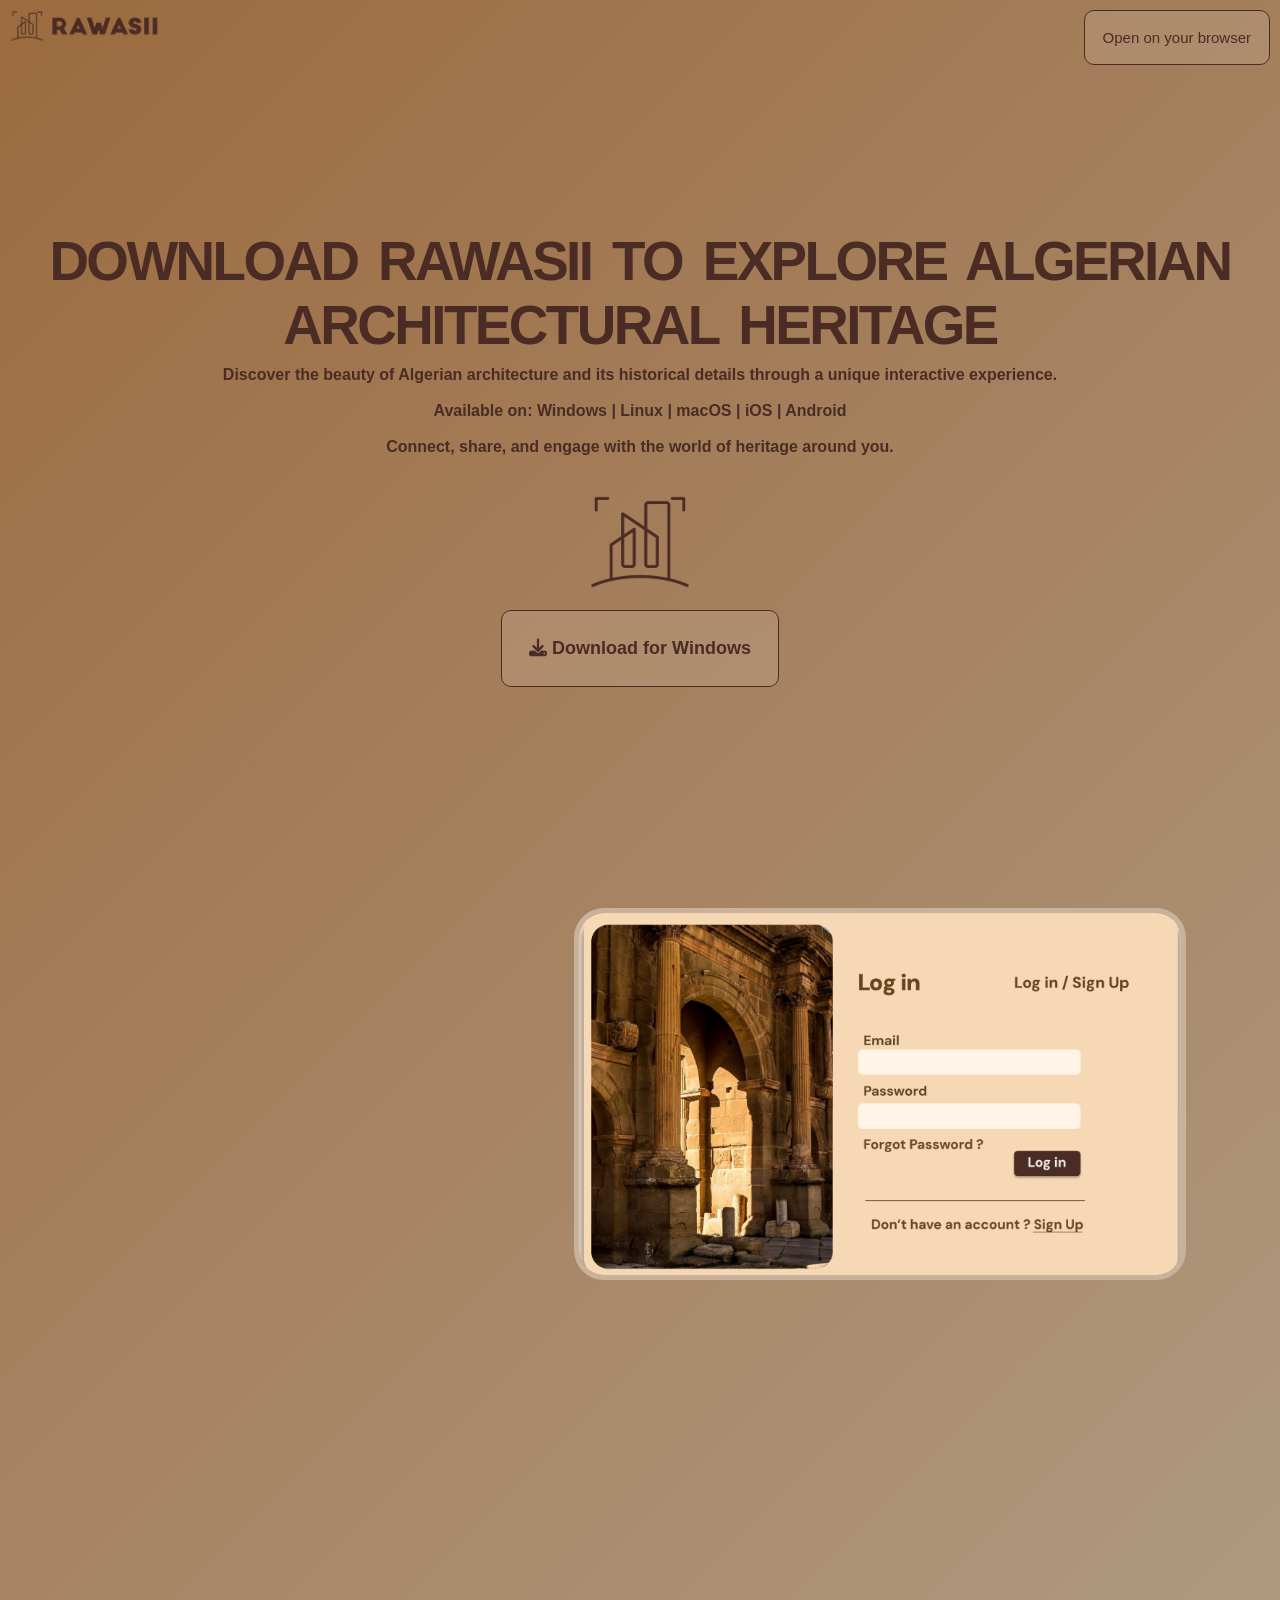
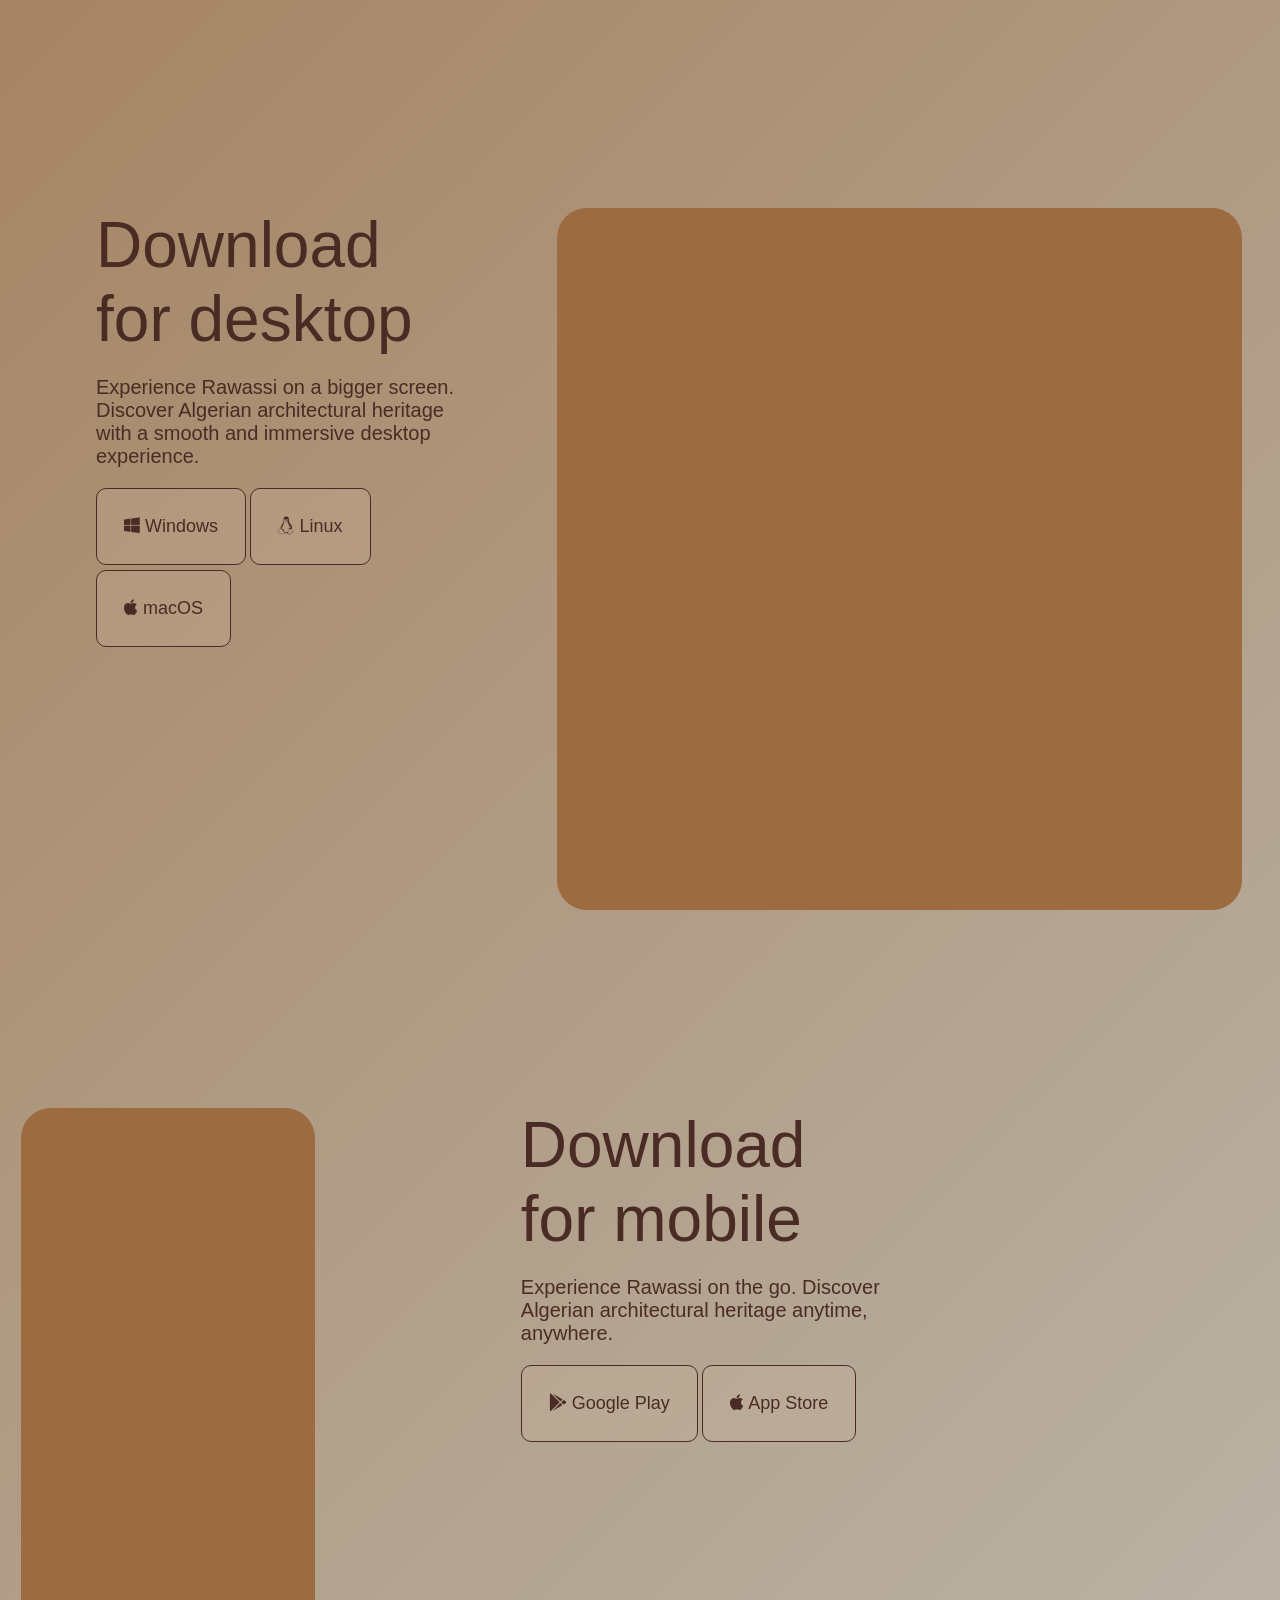
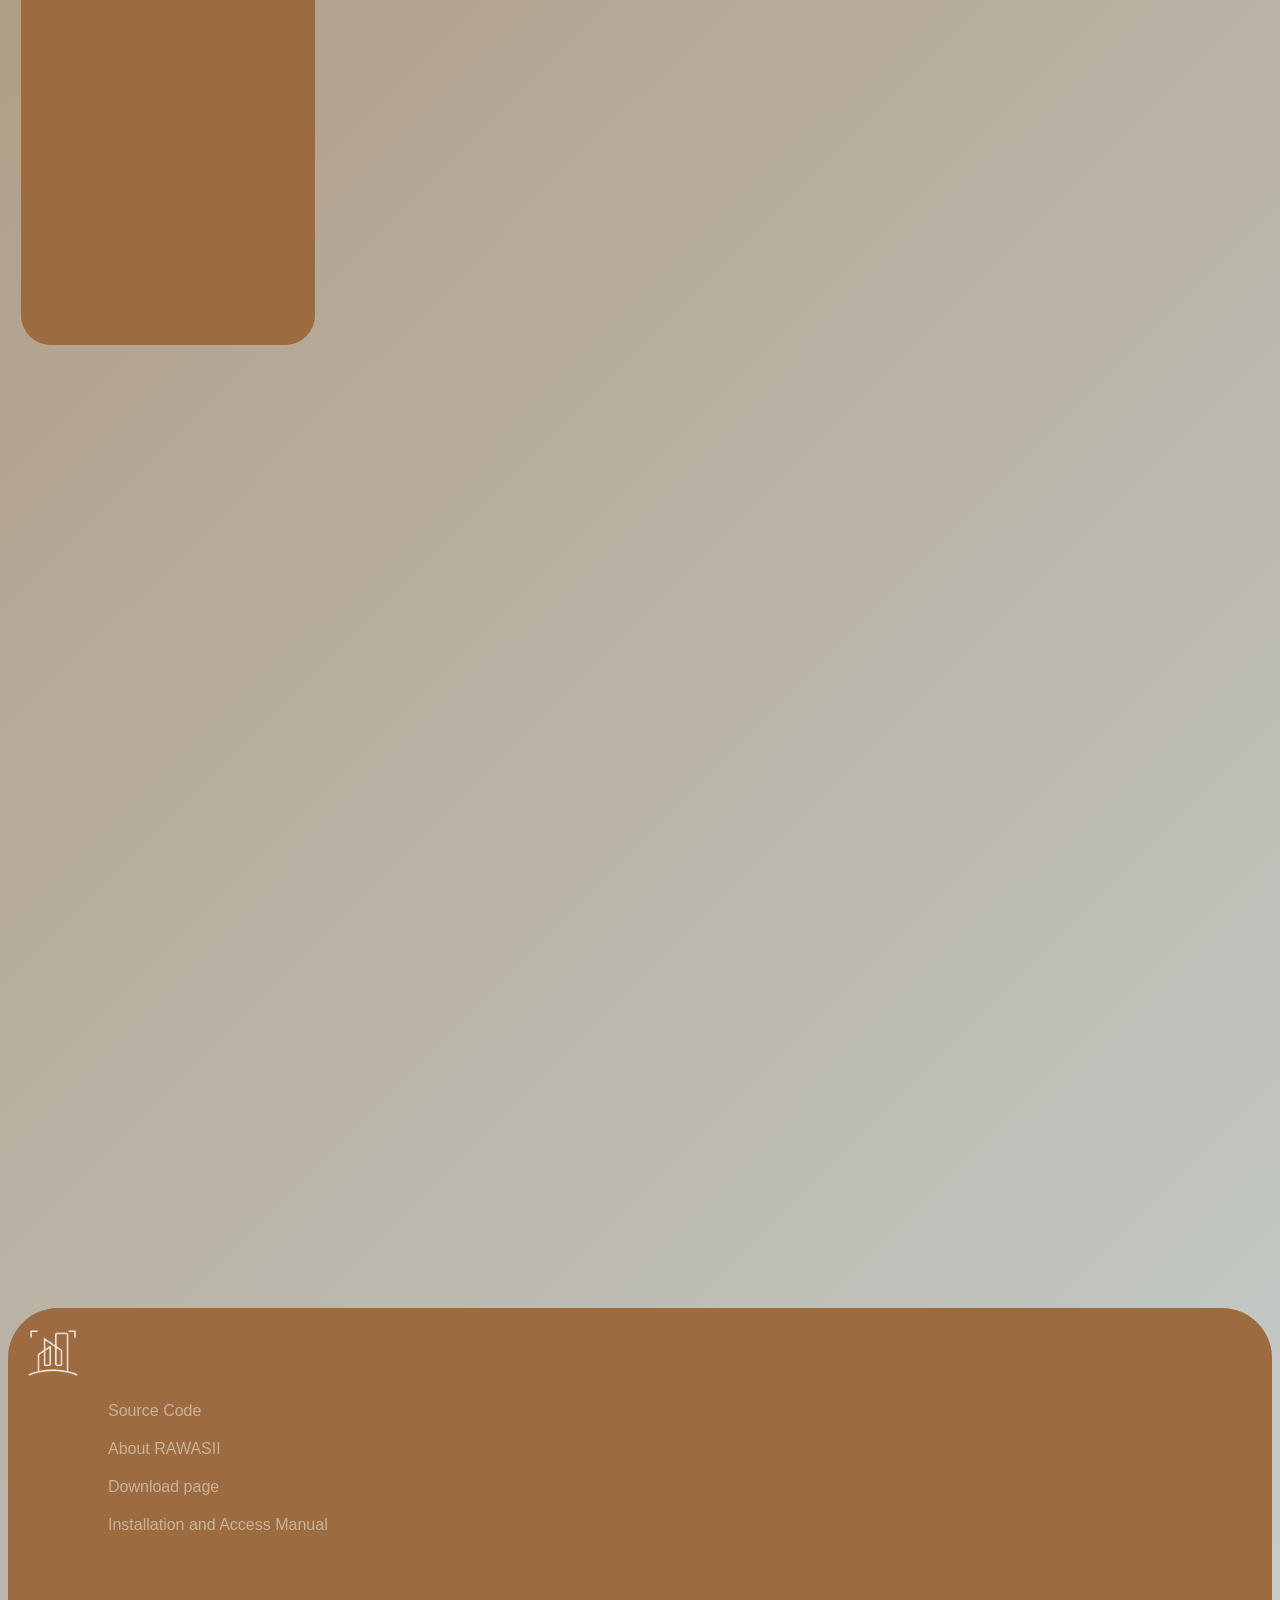
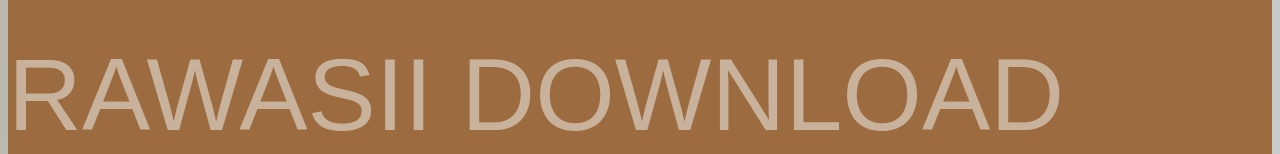
==== index.html @ e0257594 "commit10" ====
<!DOCTYPE html>
<html lang="en">
<head>
    <meta charset="UTF-8">
    <meta name="viewport" content="width=device-width, initial-scale=1.0">
    <title>RAWASII</title>
    <link rel="stylesheet" href="project.css">
    <link rel="stylesheet" href="https://cdnjs.cloudflare.com/ajax/libs/font-awesome/6.5.0/css/all.min.css">
    <link rel="stylesheet" href="https://unpkg.com/aos@2.3.1/dist/aos.css" />
   
</head>
<body>
      <div>
          <img  class="image1" src="logoDarkTransparent.png" alt="Logo">
          <a class="openOnBr" href="https://rawasiifrontend-production.up.railway.app/" target="_blank"><button>Open on your browser</button></a>
      </div>
      
      <div class="title1">
        <p class="p1">DOWNLOAD RAWASII TO EXPLORE ALGERIAN ARCHITECTURAL HERITAGE</p>
        <p class="p2">Discover the beauty of Algerian architecture and its historical details through a unique interactive experience.</p>
        <p class="p3">Available on: Windows | Linux | macOS | iOS | Android</p>
        <p class="p4">Connect, share, and engage with the world of heritage around you.</p>
        <img class="icon1" src="logo_icon_dark_transparent.png" alt="logo icon">        
        <a class="button1" href="#" download=""><button><i class="fa-solid fa-download"></i> Download for Windows</button></a>
        
    </div>
    <div class="title2">
        <div class="images1">
            <img data-aos="fade-up" src="admin_pan.png" class="img1">
            <img data-aos="fade-up" data-aos-delay="100" src="home_page.png" class="img2">
            <img data-aos="fade-up" src="profile.png" class="img3">
        </div>
        <div class="images2" data-aos="fade-left" data-aos-duration="300">
            <img src="log_in.png" class="img4">
        </div>

    </div>
    <div class="title3">
        <div class="text1">
            <p class="p5" data-aos="fade-right" data-aos-duration="500">Download</p>
            <p class="p5" data-aos="fade-left" data-aos-duration="500">for desktop</p>
            <p class="description">Experience Rawassi on a bigger screen. Discover Algerian architectural heritage with a smooth and immersive desktop experience.</p>
            <a class="button2"><button onclick="showMessage('Windows')"><i class="fa-brands fa-windows"></i> Windows</button></a>
            <a class="button2"><button onclick="showMessage('Linux')"><i class="fa-brands fa-linux"></i> Linux</button></a>
            <a class="button2"><button onclick="showMessage('macOS')"><i class="fa-brands fa-apple"></i> macOS</button></a> 
        <p id="msg"></p>
        </div>
        <div class="pic1">
            <div class="div1"></div>
            <img data-aos="fade-up" src="log_in.png" class="div11">
        </div>
    </div>
    <div class="title4">
        <div class="pic2">
            <div class="div2"></div>
            <img data-aos="fade-up" src="home_page.png" class="div22">
        </div>

        <div class="text2">
            <p class="p6" data-aos="fade-right" data-aos-duration="500">Download</p>
            <p class="p6" data-aos="fade-left" data-aos-duration="500">for mobile</p>
            <p class="description">Experience Rawassi on the go. Discover Algerian architectural heritage anytime, anywhere.</p>
            
            <a class="button2" href="app_arm64_v8a_release_1.apk" download=""><button><i class="fa-brands fa-google-play"></i> Google Play</button></a>
            <a class="button2"><button onclick="showMessage('iOS')"><i class="fa-brands fa-apple"></i> App Store</button></a>
           <p id="msg"></p>
        </div>
        
    </div>
    <div class="title5">

    </div>
    <div class="end">
             <img class="icon2" src="logo_icon_light_transparent.png" alt="logo icon">  
             <div class="content">
                <a class="githubRepo" href="code.html">Source Code</a>
                <a class="githubRepo" href="page2.html">About RAWASII</a>
                <a class="githubRepo" href="#">Download page</a>
                <a class="githubRepo" href="NoticeInstallation.pdf" target="_blank">Installation and Access Manual</a>
             </div>
             <p>RAWASII DOWNLOAD</p>
    </div>
        
    <script src="https://unpkg.com/aos@2.3.1/dist/aos.js"></script>
  <script>
    AOS.init();
  </script>

  <script src="project.js"></script>

</body>
</html>
---- project.css ----
body {
	background: linear-gradient(-45deg, #C9B29B, #C7D3D4, #9C6B3F);
	background-size: 400% 400%;
	animation: gradient 15s ease infinite;
	height: 220vh;
    font-family: Tajawal, sans-serif;
    color: #4A2C24;
    overflow-x: hidden;
    scrollbar-gutter: stable;
}

@keyframes gradient {
	0% {
		background-position: 0% 50%;
	}
	50% {
		background-position: 100% 50%;
	}
	100% {
		background-position: 0% 50%;
	}
}

body::selection{
    background-color: #9c6a3f61;
}
.image1{
    width: 150px;
    position: absolute;
    z-index: 999999;
    position:fixed;
    top: 10px;
    left: 10px;  
}
.openOnBr button{
    padding: 2vh;
    border-radius: 10px;
    background-color: #c9b29b45;
    cursor: pointer;
    border: 1px solid #4A2C24;
    transition: 0.3s;
    font-size: 15px;
     z-index: 999999;
    position:fixed;
    top: 10px;
    right: 10px;
    color: #4A2C24;
}

.codeDiv{
    display: flex;
    justify-content: center;
    gap: 20px;
    margin-top: 20vh;
}
.codeLink button{
     padding: 2vh;
    border-radius: 10px;
    background-color: #c9b29b45;
    cursor: pointer;
    border: 1px solid #4A2C24;
    transition: 0.3s;
    font-size: 5vw;
    color: #4A2C24;
}
.title1{
    color: #4A2C24;
    justify-content: center;
    align-items: center;
    display: flex;
    flex-wrap: wrap;
    flex-direction: column;
    font-weight: 700;
    min-height: 100vh;
}
.p1{
    font-size: 4.28vw;
    text-align: center;
    margin-top: 0%;
    margin-bottom: 0%;
    letter-spacing: -0.2vw;
    word-spacing: 8px; 
}
.aboutp1{
    font-size: 5vw;
    text-align: center;
    margin-top: 0%;
    margin-bottom: 0%;
    letter-spacing: -0.2vw;
    word-spacing: 8px;
}
.p2 , .p3 , .p4 {
    margin: 1vh;
    text-align: center;
}
.title1 a button{
    color: #4A2C24;
    font-weight: 700;
}
.title1 a{
    margin-top: 2vh;
}
.button1 button{
    padding: 3vh;
    border-radius: 10px;
    background-color: #c9b29b45;
    cursor: pointer;
    border: 1px solid #4A2C24;
    transition: 0.3s;
    font-size: 18px;
}
.button1 button:hover{
    transform: translateY(-7px);
}
.icon1{
    width: 100px;
    margin-top: 3vh;
}
.title2,.title3,.title4,.title5,.title6,.codeDiv{
     min-height: 100vh;
}
.title3,.title4{
    margin-left: 1vw;
}
.p5,.p6{
    font-size: 67px;
    font-size: 5vw;
    margin: 0%;
}
.button2 button{
    padding: 3vh;
    border-radius: 10px;
    background-color: #c9b29b45;
    cursor: pointer;
    border: 1px solid #4A2C24;
    transition: 0.3s;
    color: #4A2C24;
    font-weight: 10vw;
    font-size: 18px;
    margin-bottom: 0.5vh;
}
.button2 button:hover{
    transform: translateY(-7px);
}
.title2{
    display: flex;
    justify-content:space-between ;
    flex-wrap: wrap;
    justify-content: center;
    gap: 4.5vw;
}
.title2 div .img4{
    width: 47vw;
    border-radius: 30px;
    border: 5px solid #C9B29B;
    flex-shrink: 0;
}
.title2 div .img2,.title2 div .img3,.title2 div .img1{
    width: 13.5vw;
    border-radius: 30px;
    border: 5px solid #C9B29B;
}
.images1{
     position: relative;
     width: 33vw;
     justify-content:center ;
}
.images1 img{
   position: absolute;
}
.img1{
   margin-top: 0px;
   margin-left: 0px;
}
.img2{
  margin-top: 2vw;
  margin-left: 10vw;
  z-index: 2;
}
.img3{
     margin-left: 20vw;
}
.images2{
    flex-shrink: 0;
}
.title3{
   display: flex;
   justify-content:space-between ;
    flex-wrap: wrap;
    justify-content: center;
    flex-direction: row;
    gap: 6vw;
}
.title4{
    display: flex;
    flex-wrap: wrap;
    flex-direction: row;
}
.pic1{
    position: relative;
    width: 50vw;   
     flex-shrink: 0;
}
.text1{
    width: 30vw;
}
.div1{
    position: absolute;  
    width: 53.5vw;
    border-radius: 30px; 
    height: 78vh;
    background-color: #9C6B3F;  
}
.div11{
    position: absolute;
    z-index: 2; 
    width: 46vw;
    top: 14vh;
    left: 6vw;
    border-radius: 30px;
}
.pic2{
    position: relative;
    width: 500px;
}
.text2{
    width: 30vw;
}
.div2{
    position: absolute;
    width:23vw ;
    border-radius: 30px;
    height: 93vh;
    background-color: #9C6B3F;  
}
.div22{
    position: absolute;
    z-index: 2;
    width: 17vw;
    top:10vh;
    left: 4.5vw;
    border-radius: 30px;
}
.description{
    font-size: 20px;
    font-weight: 525;
}
.end{   
    border-radius: 50px  50px 0 0;  
    background-color: #9C6B3F;
    bottom: 0;
}
.icon2{
     width: 50px;
     margin: 20px;
}
.end p{
    font-size: 8vw;
    justify-self: center;
    color: #C9B29B;
}
.githubRepo{
    color: #C9B29B;
    text-decoration: none;
}
.about{
    width: 100%;
    justify-self: center;
}
.aboutRawasii{
    padding: 0 50px ;
    background-color: #9c6a3f46;
    border-radius: 30px;
    width: 70%;
    cursor: pointer;
    text-align: center;
}
.aboutRawasii:hover{
    background-color: #9c6a3f61;
}
.content{
    display: flex;
    flex-wrap: wrap;
    flex-direction: column;
    gap: 20px;
    text-align: left;
    margin-left: 100px;  
}
@media (max-width: 1000px) {
   .text2{
    width: 100vw;
} 
.div2{
    width:50vw ;
    height: 85vh;
}
.div22{
    width: 30vw;
    top: 9vh;
    left: 17vw;
}
.title4{
         min-height: 250vh;
   }
   body{
    height: 290vh;
   }
   .title6{
        min-height: 300vh;
    }
}
@media (max-width: 800px){
    .title2 div .img4{
       width: 80vw;
    }
    .images1{
         padding-right: 32vw;
    }
    .title2 div .img2,.title2 div .img3,.title2 div .img1{
       width: 30vw;
    }
    .img1{
       margin-top: 0px;
       margin-left: 0px;
   }
    .img2{
       margin-top: 6vw;
       margin-left: 20vw;
   }
    .img3{
       margin-left: 40vw;
   }
   .title2{
        min-height: 240vh;
   }
   body{
    height: 350vh;
   }
}
@media (max-width: 768px) {
    .images1{
      font: 100;
    }
    .p1{
        font-size: 7vw;
    }
    .aboutp1{
        font-size: 7vw;
        margin-top: 10%;
    }
    .p5,.p6{
    font-size: 10vw;
    margin: 0%;
    }
    .p2 , .p3 , .p4 {
        font-weight: 90;
    }
    .about{
        font-weight: 70;
    }
    .text1{
        height:0vw;
    } 
    .title5{
        min-height: 20vh;
    }
    .title6{
        min-height: 200vh;
    }
   .title4{
        min-height: 230vh;
    }
    .title3{
        min-height: 210vh;
    }
   .title2{
        min-height: 230vh;
   }
    .title2 div .img4{
       width: 80vw;
    }
    .images1{
         padding-right: 32vw;
    }
    .title2 div .img2,.title2 div .img3,.title2 div .img1{
       width: 30vw;
       border-radius: 30px;
    }
    .img1{
       margin-top: 0px;
       margin-left: 0px;
   }
    .img2{
       margin-top: 6vw;
       margin-left: 20vw;
   }
    .img3{
       margin-left: 40vw;
   }
   .text1,.text2{
    width: 100vw;
   }
   .title3,.title4{
      margin-left: 0;
   }
   .description{
    font-size: 18px;
   }
   .pic2{
    justify-content: center;
     width:100vw; 
   }
}
@media (max-width: 550px) {
    .div1{
    width: 90vw;
    margin: 0;
    height: 33vh;
    }
   .div11{
    width: 73vw;
    top: 8vh;
    left: 13vw; 
   }
   .pic1{
     justify-content: center;
     width:100vw;  
   }
   .title3{
        min-height: 100vh;
   }
   .title4{
         min-height: 170vh;
   }
   .div2{
    width:65vw ;
    height: 60vh;
   }
   .div22{
    width: 44vw;
    top: 9vh;
    left: 17vw;
   }
   .title4{
         min-height: 200vh;
   }
   body{
    height: 290vh;
   }
}
@media (max-width: 450px){
     .title2{
        min-height: 120vh;
   }
}
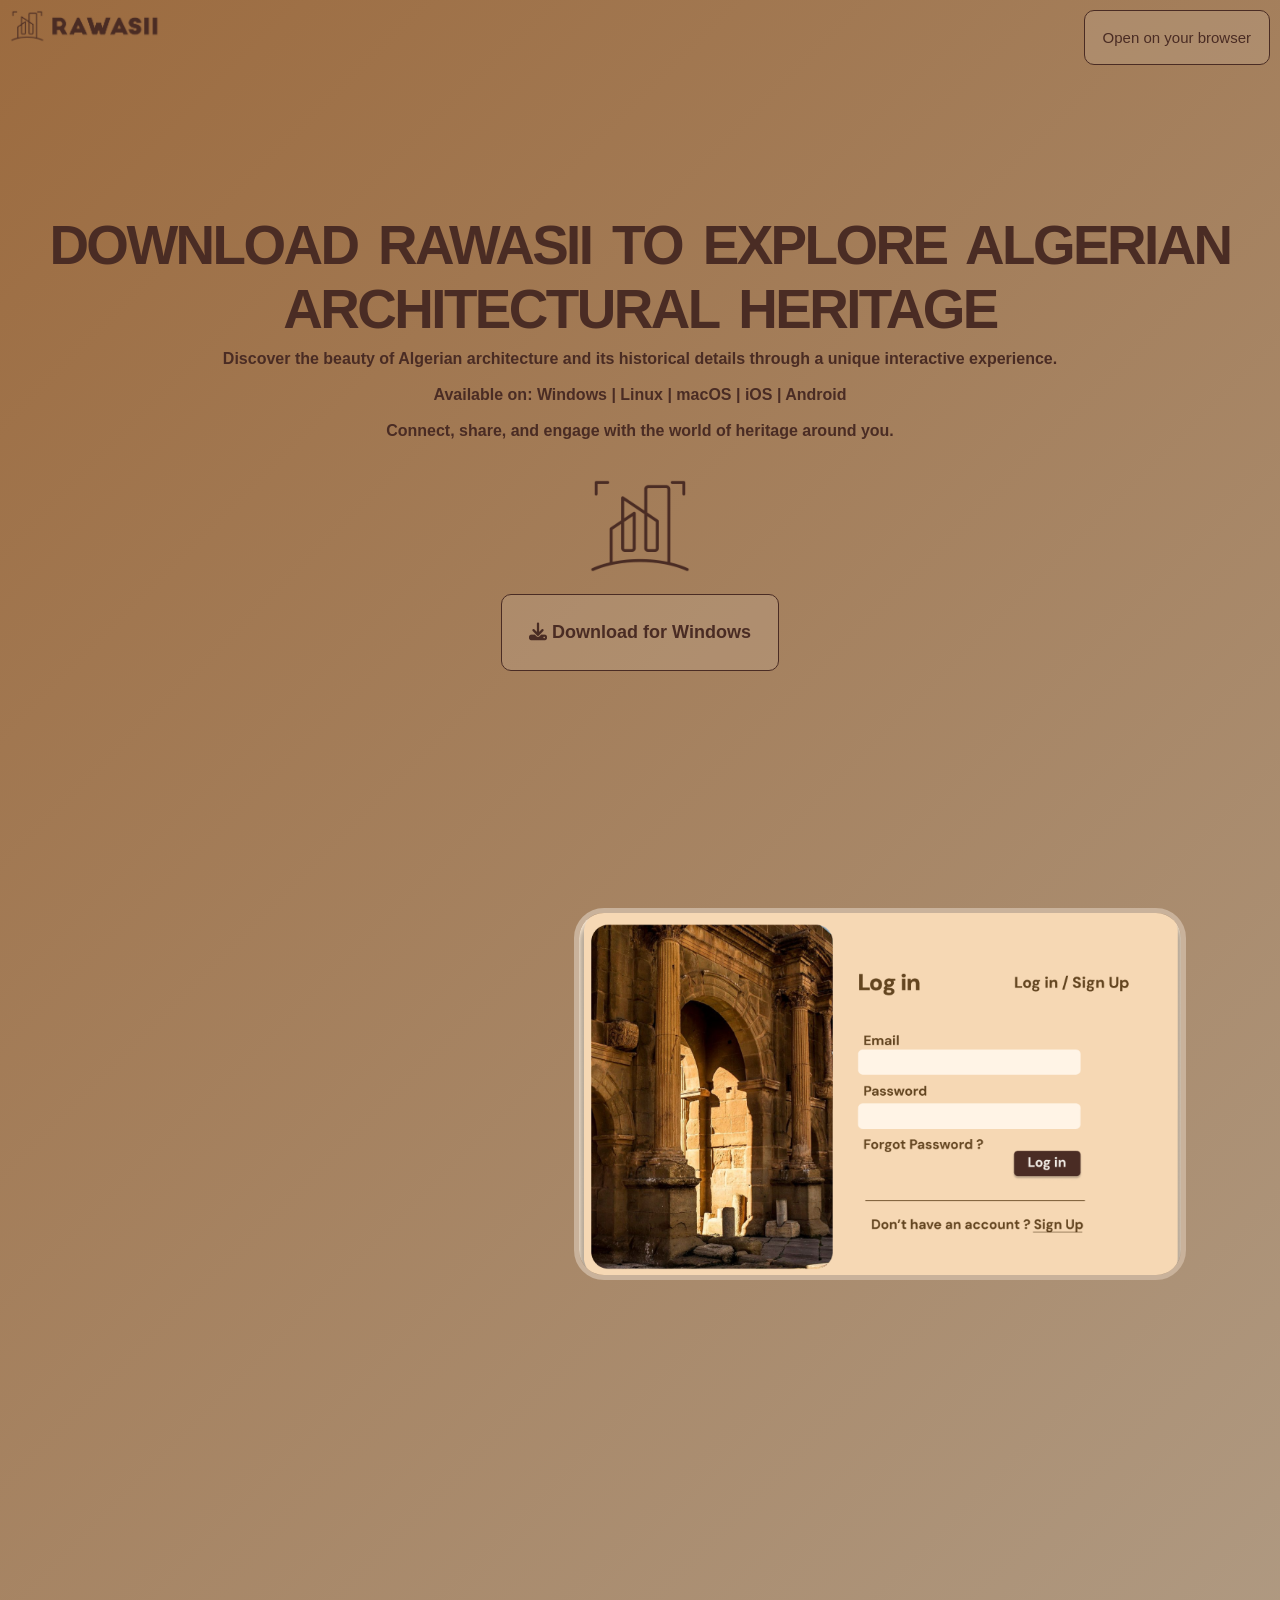
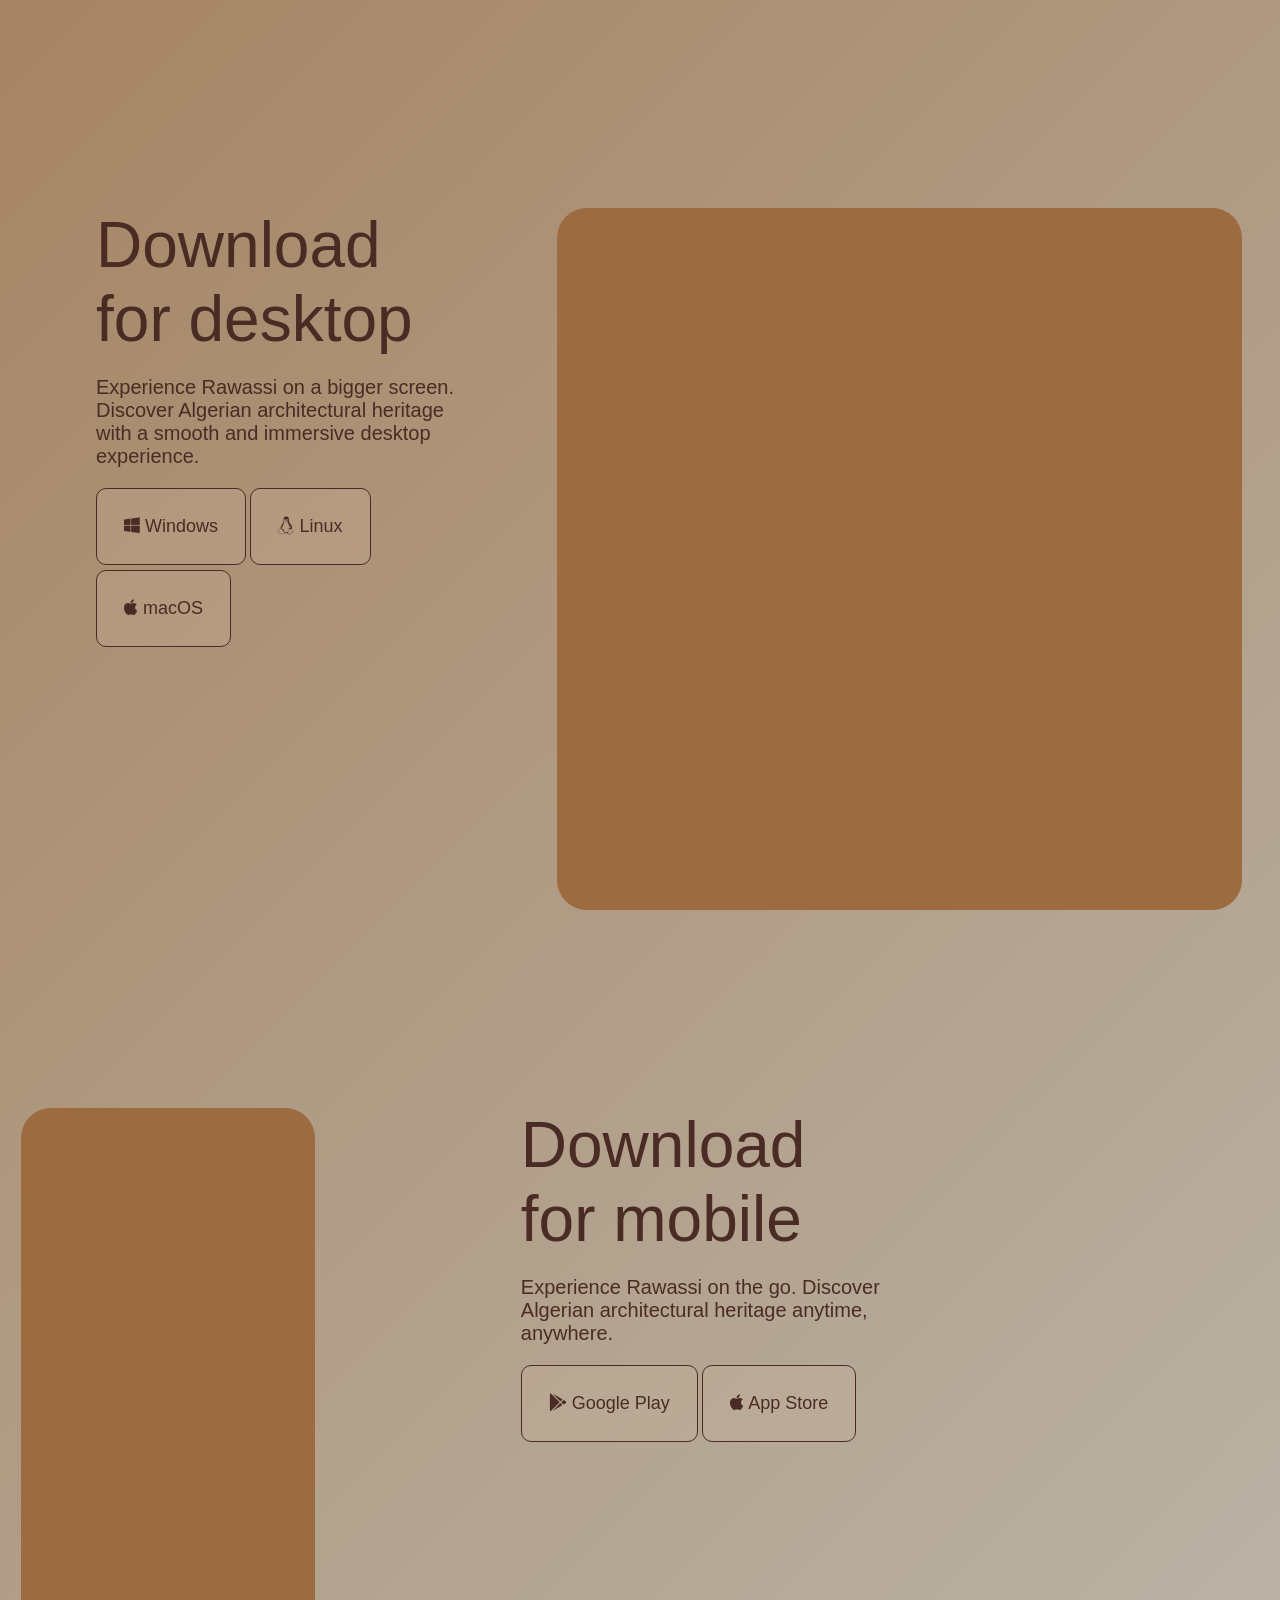
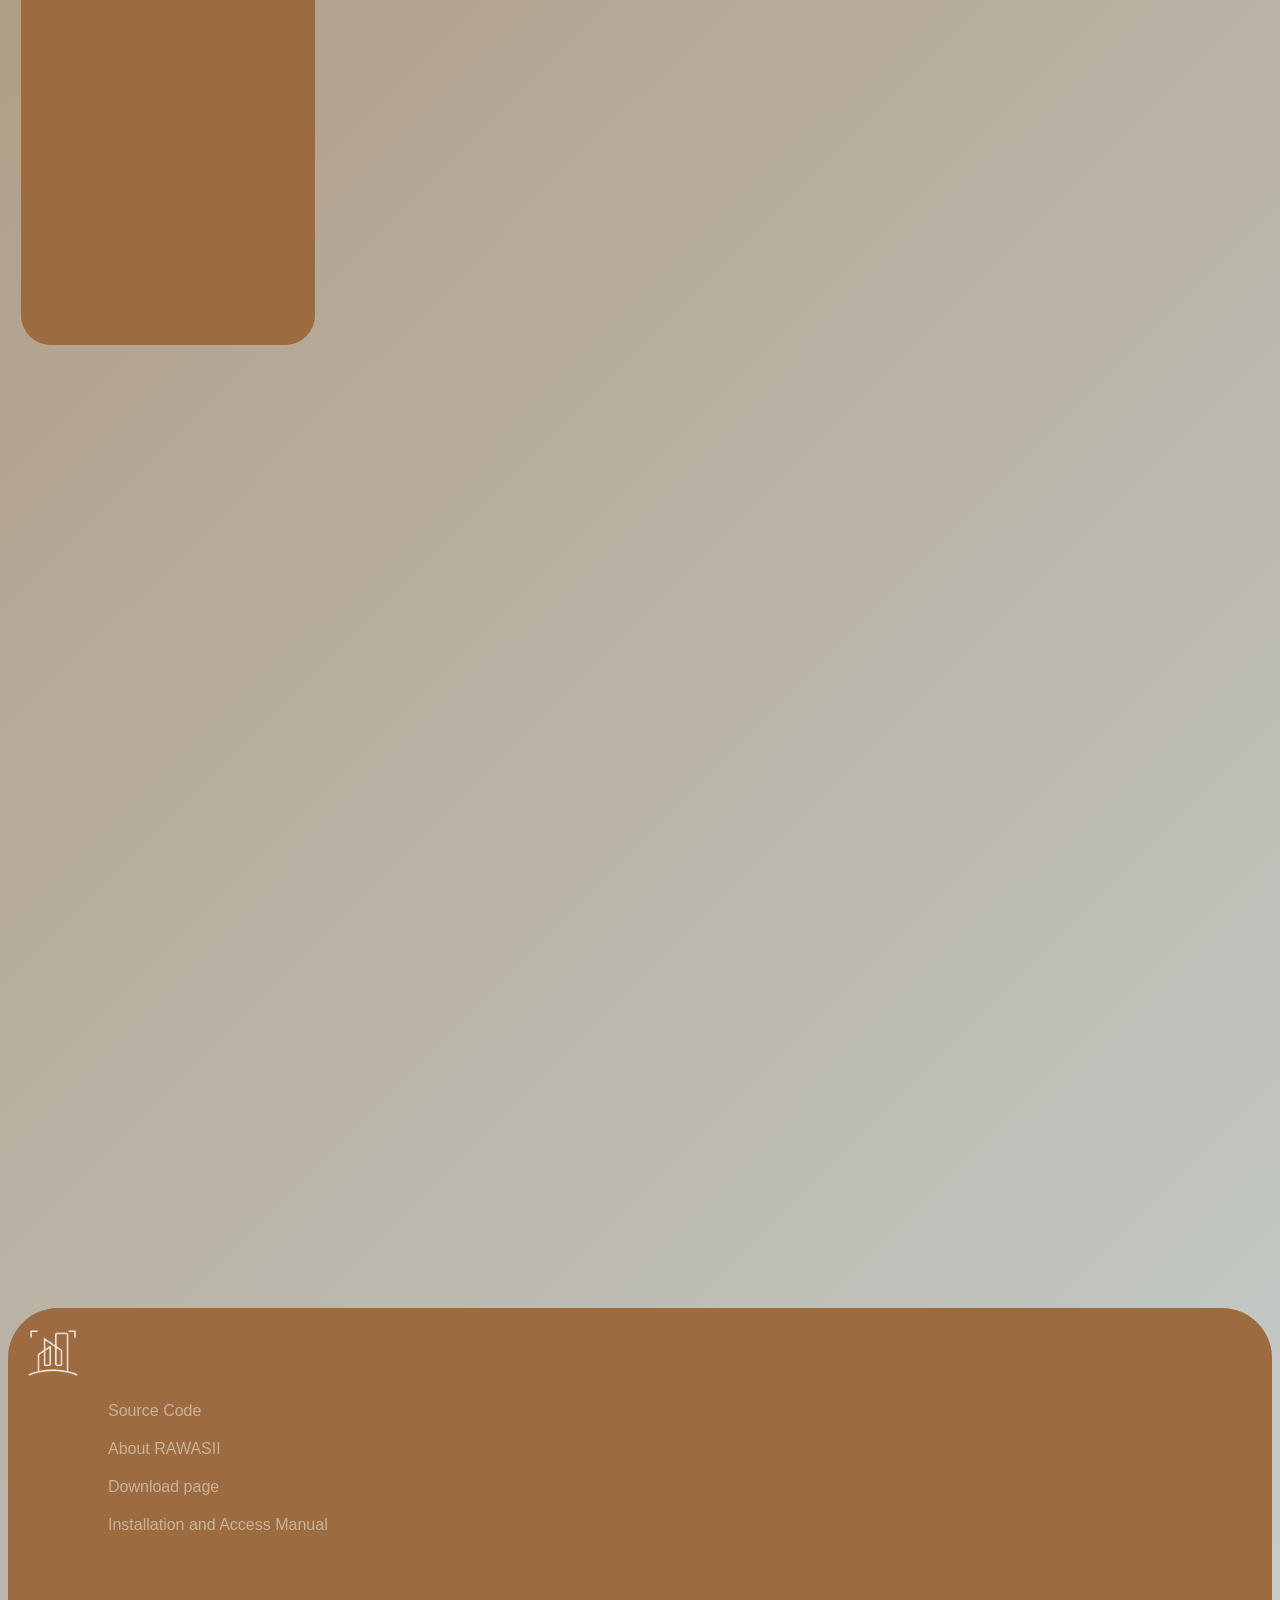
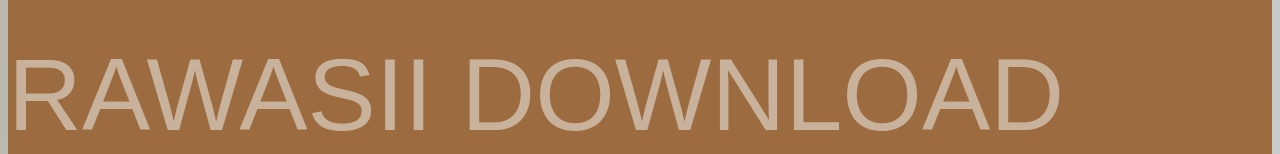
==== commit b60cc426: "commit13" ====
--- a/index.html
+++ b/index.html
@@ -21,8 +21,8 @@
         <p class="p3">Available on: Windows | Linux | macOS | iOS | Android</p>
         <p class="p4">Connect, share, and engage with the world of heritage around you.</p>
         <img class="icon1" src="logo_icon_dark_transparent.png" alt="logo icon">        
-        <a class="button1" href="#" download=""><button><i class="fa-solid fa-download"></i> Download for Windows</button></a>
-        
+        <a class="button1"><button onclick="showMessage1('Windows')"><i class="fa-solid fa-download"></i> Download for Windows</button></a>
+        <p id="msg1"></p>
     </div>
     <div class="title2">
         <div class="images1">
@@ -62,8 +62,8 @@
             <p class="description">Experience Rawassi on the go. Discover Algerian architectural heritage anytime, anywhere.</p>
             
             <a class="button2" href="app_arm64_v8a_release_1.apk" download=""><button><i class="fa-brands fa-google-play"></i> Google Play</button></a>
-            <a class="button2"><button onclick="showMessage('iOS')"><i class="fa-brands fa-apple"></i> App Store</button></a>
-           <p id="msg"></p>
+            <a class="button2"><button onclick="showMessage2('iOS')"><i class="fa-brands fa-apple"></i> App Store</button></a>
+           <p id="msg2"></p>
         </div>
         
     </div>
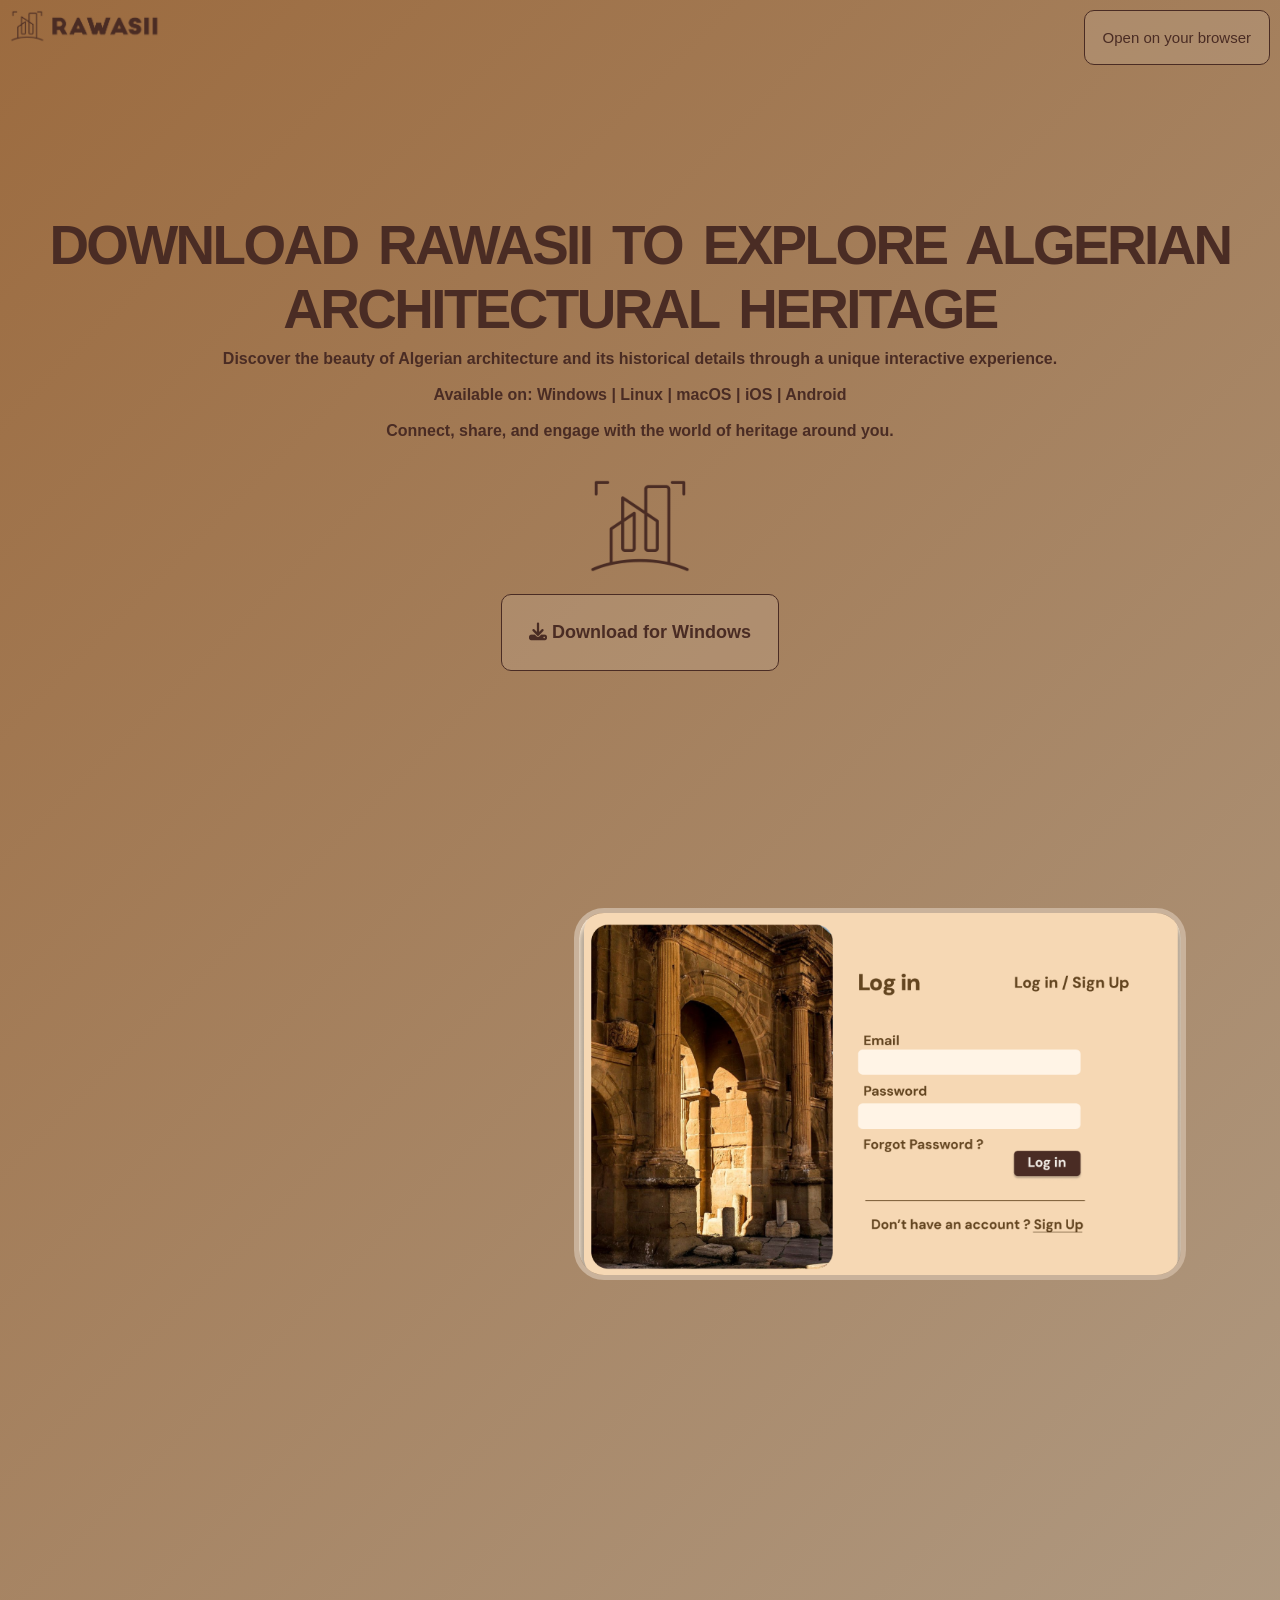
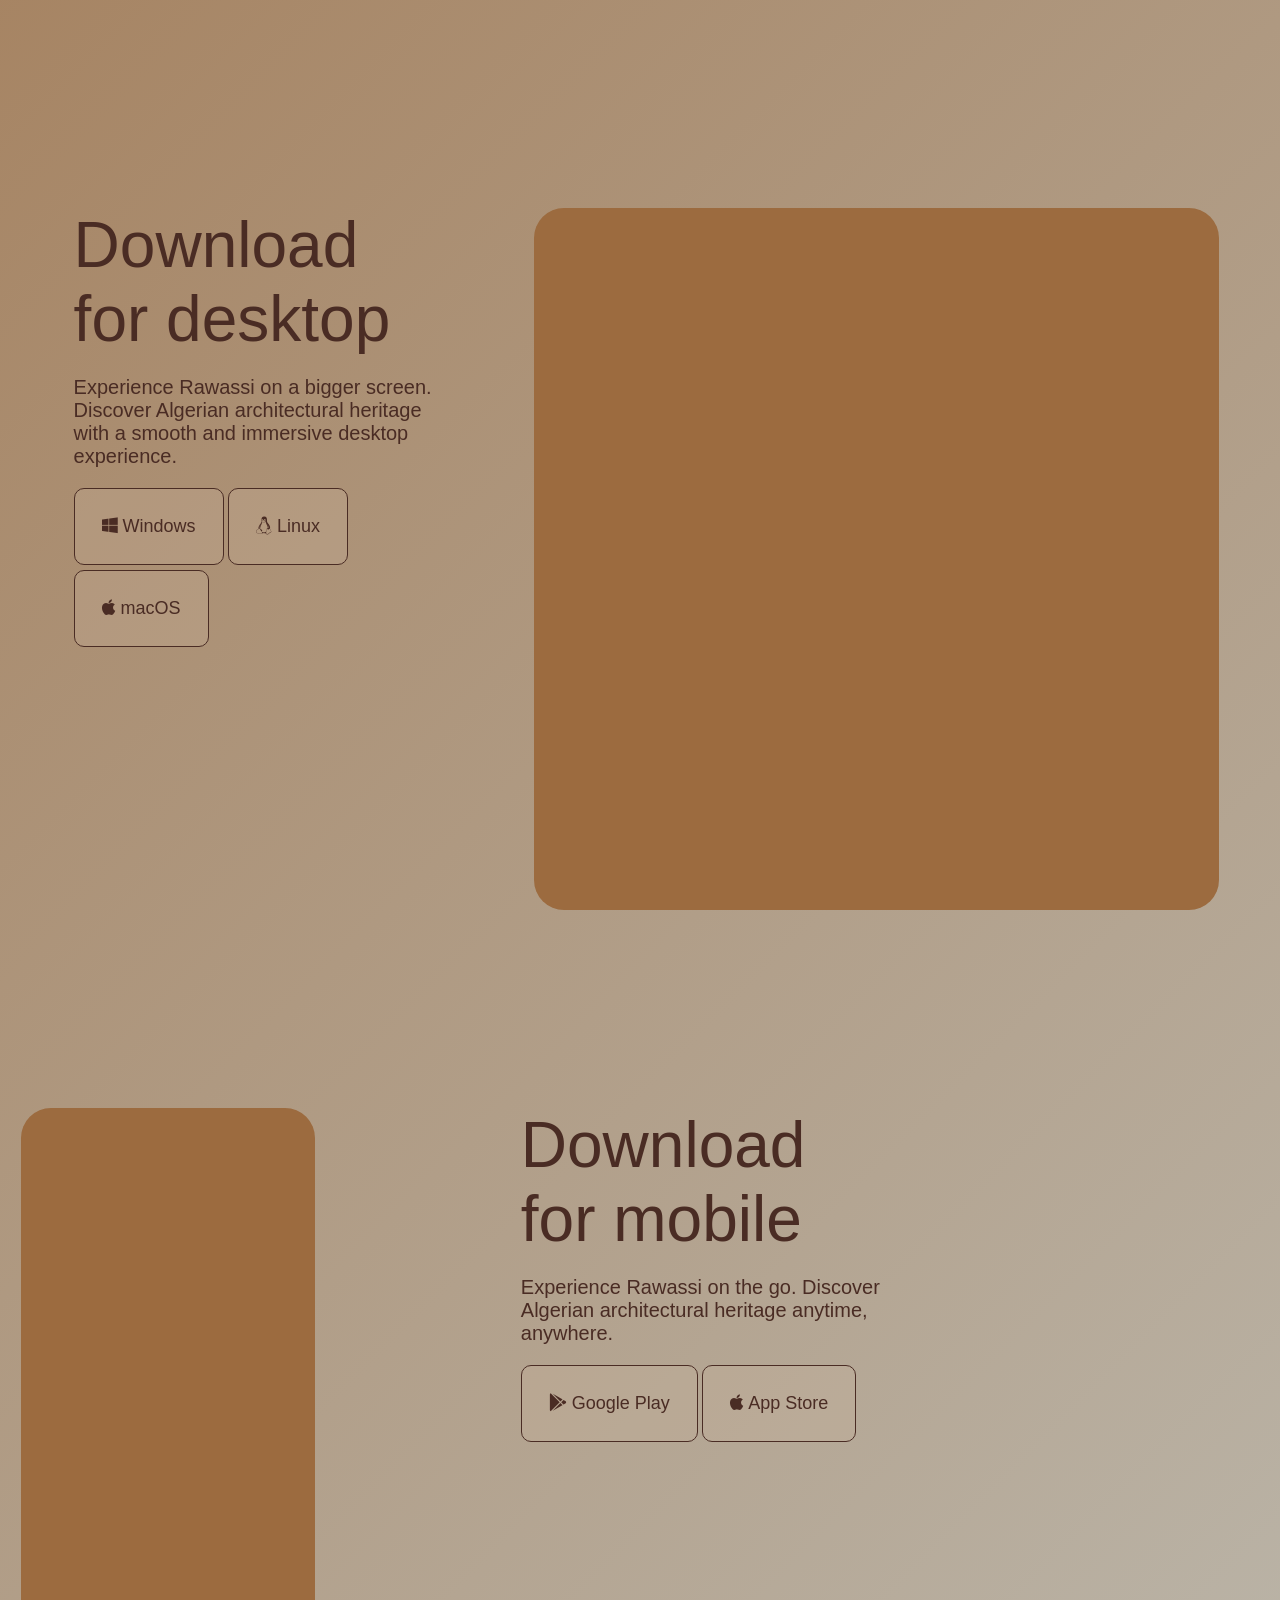
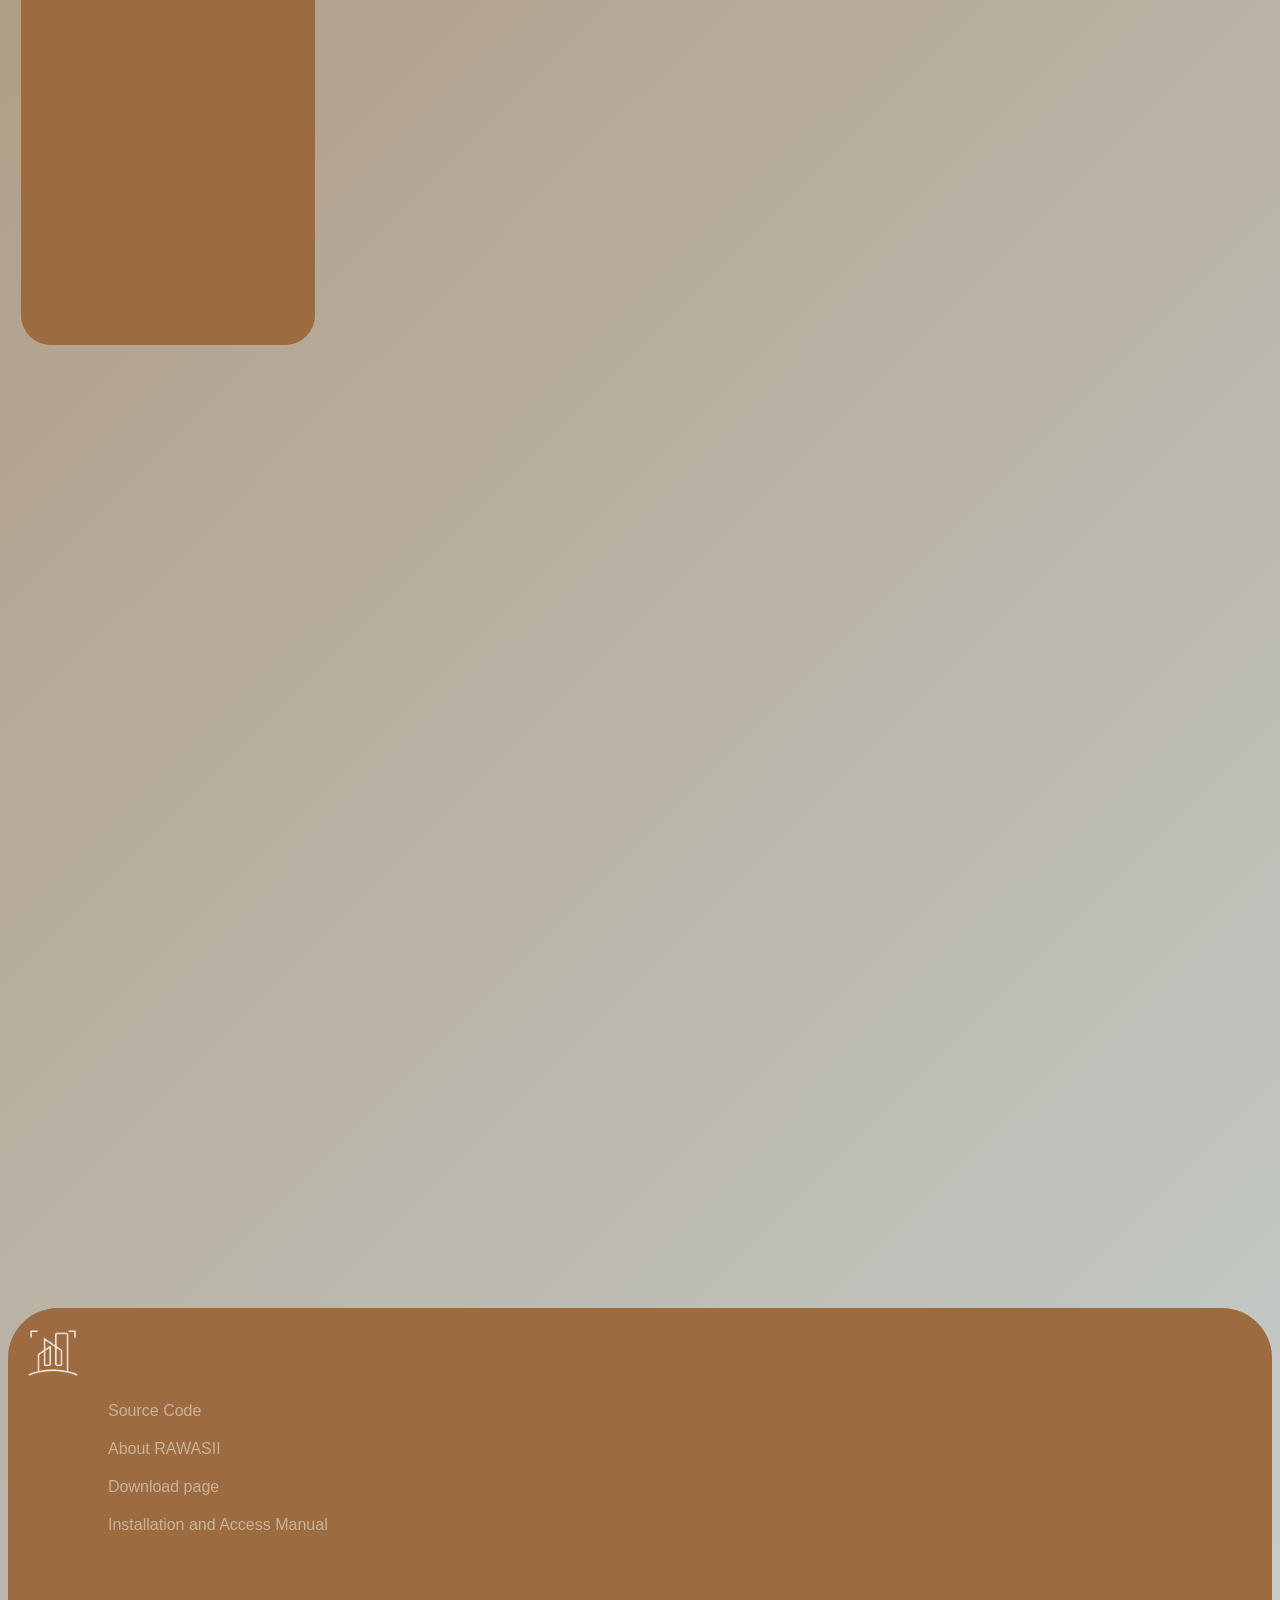
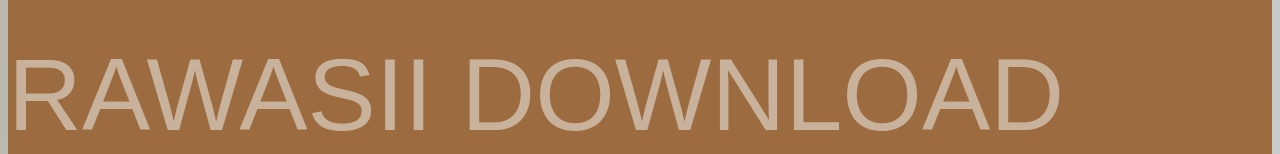
==== commit 74fc63b6: "commit26" ====
--- a/index.html
+++ b/index.html
@@ -7,6 +7,7 @@
     <link rel="stylesheet" href="project.css">
     <link rel="stylesheet" href="https://cdnjs.cloudflare.com/ajax/libs/font-awesome/6.5.0/css/all.min.css">
     <link rel="stylesheet" href="https://unpkg.com/aos@2.3.1/dist/aos.css" />
+    <meta name="viewport" content="width=device-width, initial-scale=1.0">
    
 </head>
 <body>
--- a/project.css
+++ b/project.css
@@ -20,6 +20,8 @@
 		background-position: 0% 50%;
 	}
 }
+
+
 
 body::selection{
     background-color: #9c6a3f61;
@@ -198,7 +200,7 @@
 }
 .pic1{
     position: relative;
-    width: 50vw;   
+    width: 53.5vw;   
      flex-shrink: 0;
 }
 .text1{
@@ -218,6 +220,9 @@
     top: 14vh;
     left: 6vw;
     border-radius: 30px;
+}
+.div1,.div11{
+    max-width: 100%;
 }
 .pic2{
     position: relative;
@@ -288,7 +293,7 @@
 }
 @media (max-width: 1000px) {
    .text2{
-    width: 100vw;
+    width: 100%;
 } 
 .div2{
     width:50vw ;
@@ -398,7 +403,7 @@
        margin-left: 40vw;
    }
    .text1,.text2{
-    width: 100vw;
+    width: 100%;
    }
    .title3,.title4{
       margin-left: 0;
@@ -408,7 +413,7 @@
    }
    .pic2{
     justify-content: center;
-     width:100vw; 
+     width:100%; 
    }
 }
 @media (max-width: 550px) {
@@ -424,7 +429,7 @@
    }
    .pic1{
      justify-content: center;
-     width:100vw;  
+     width:100%;  
    }
    .title3{
         min-height: 100vh;
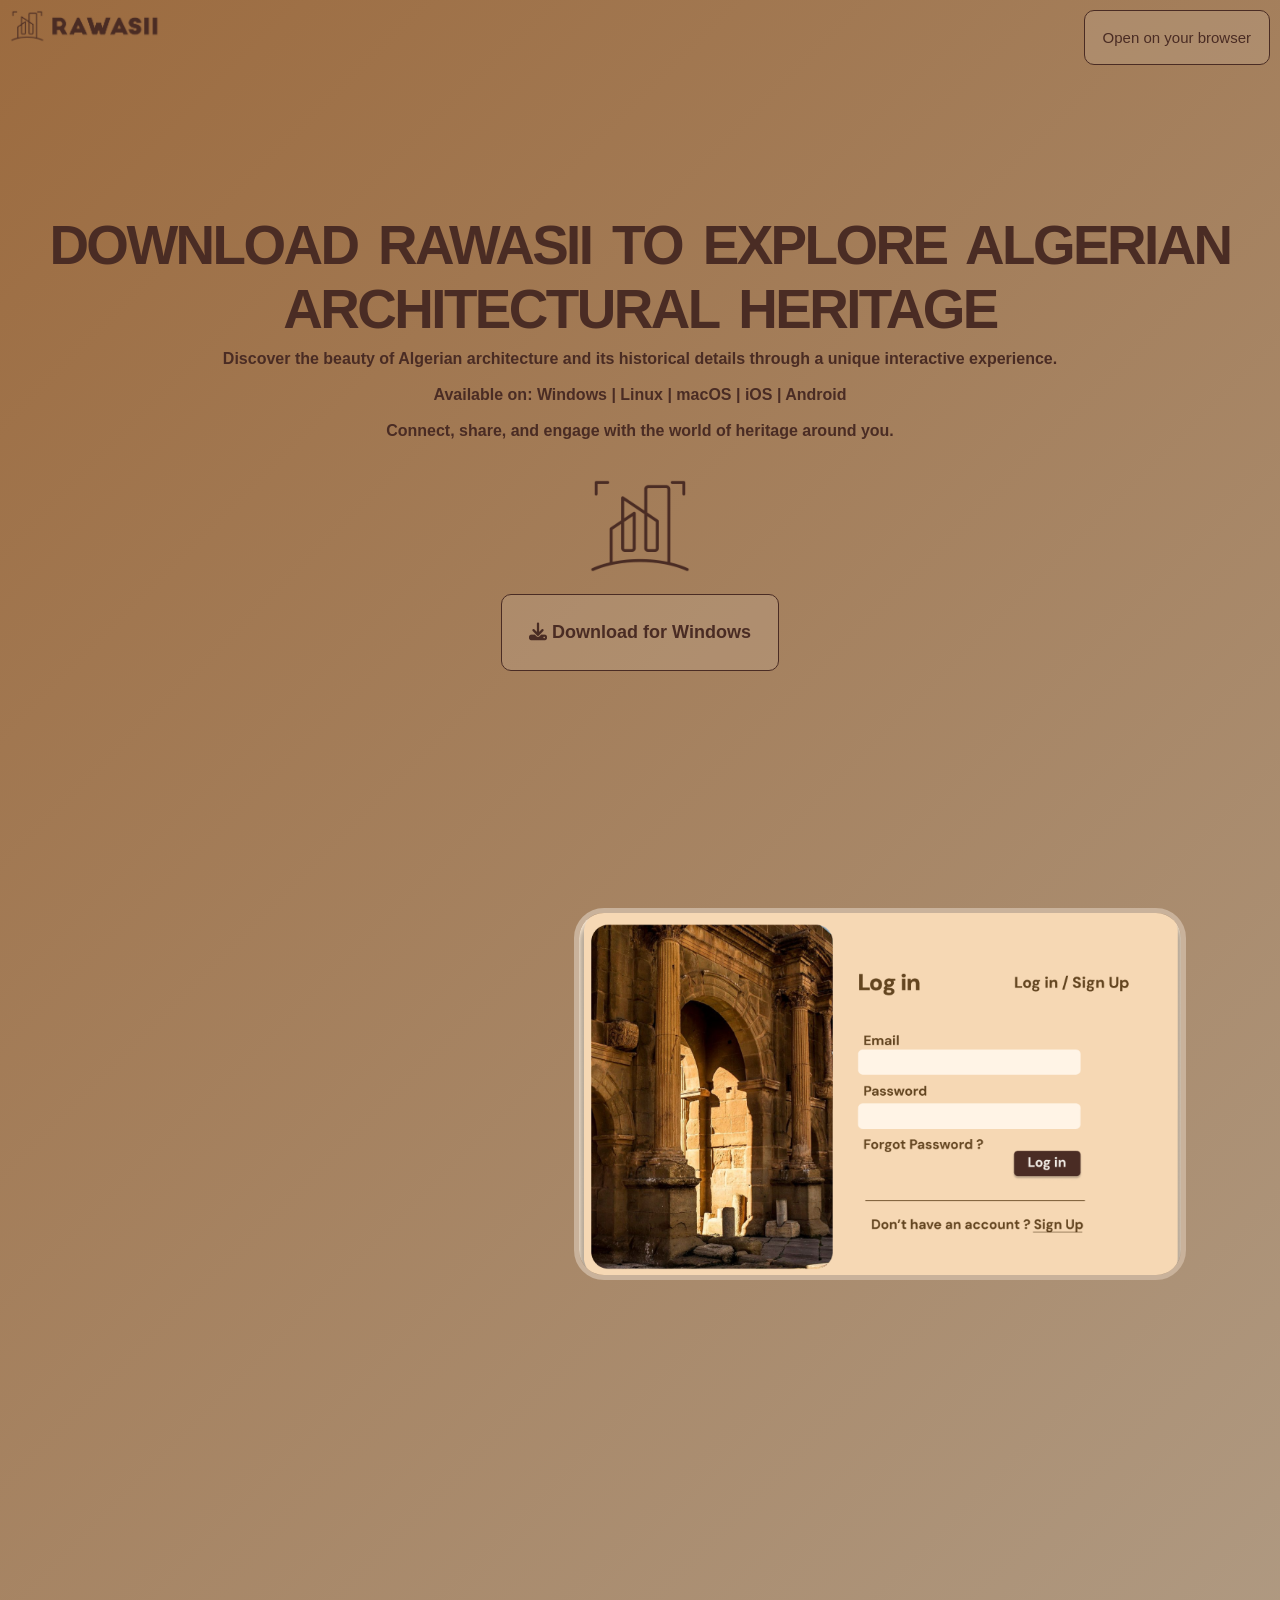
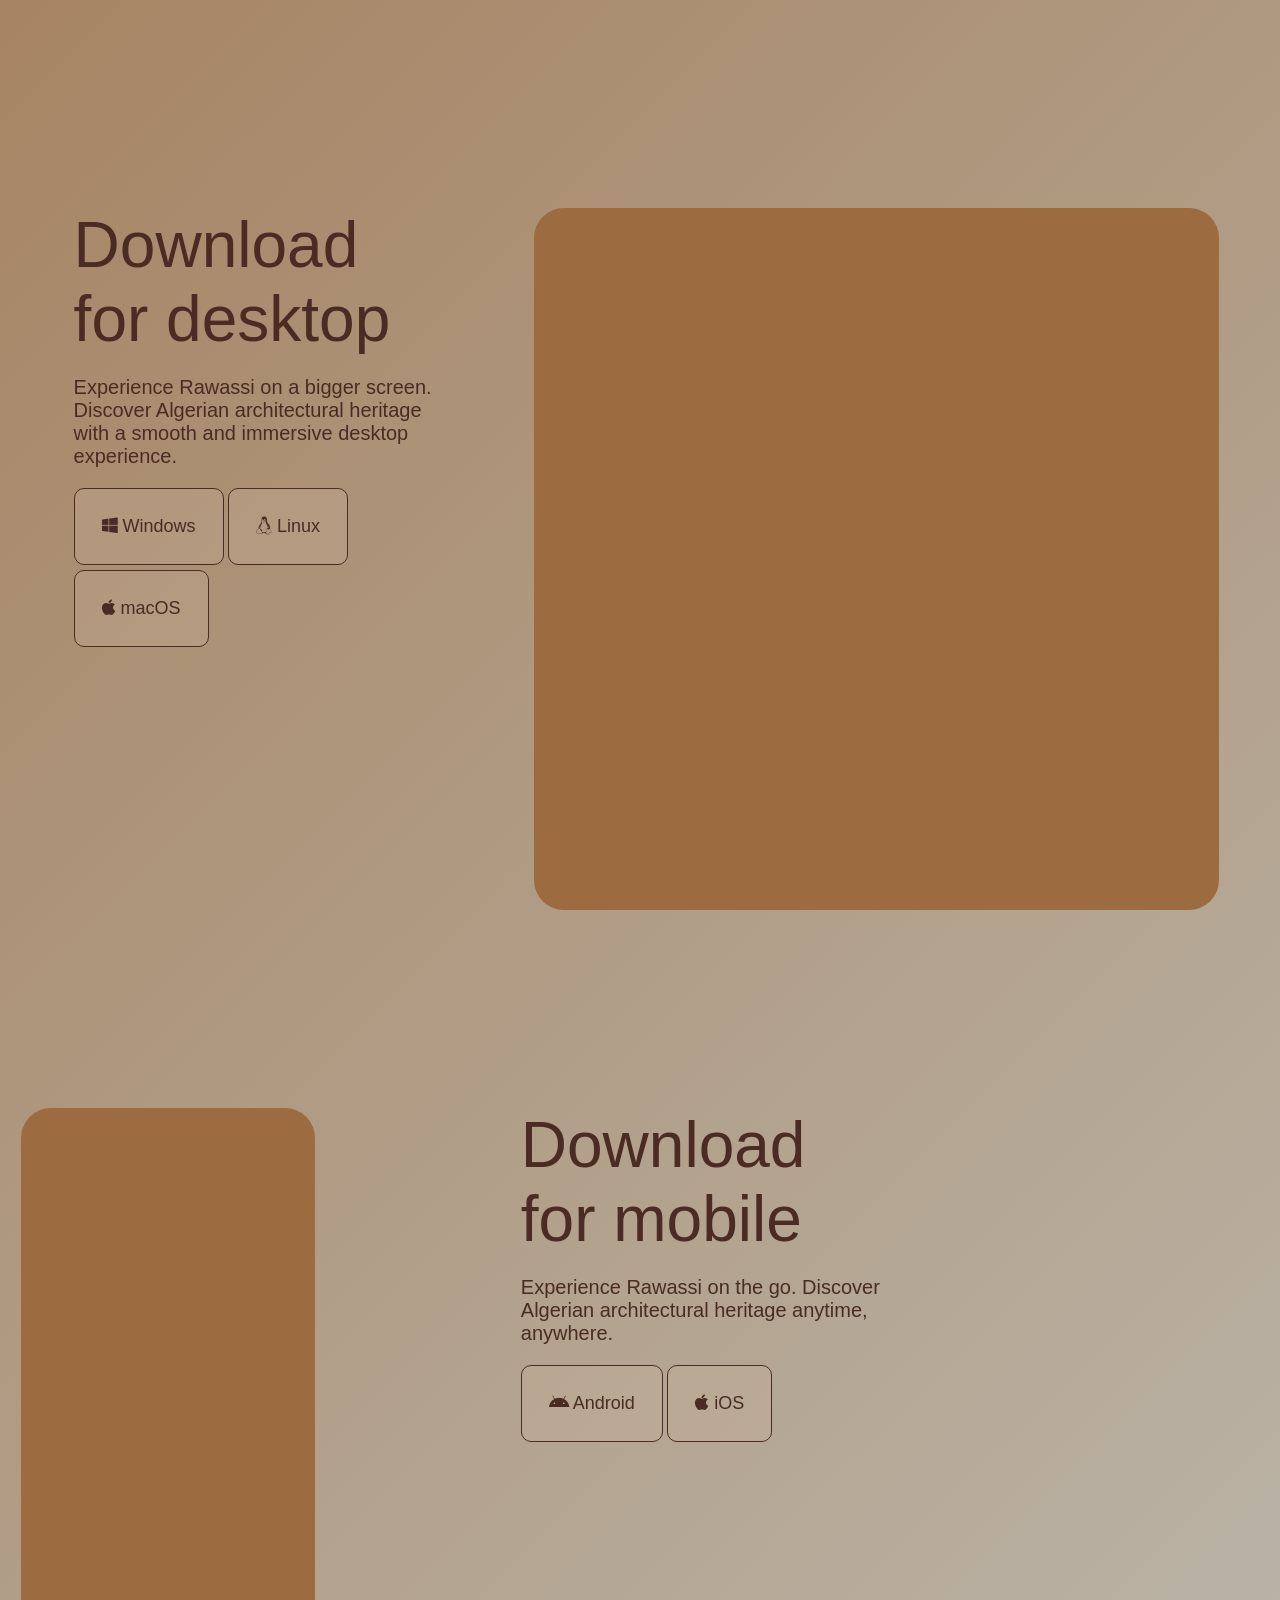
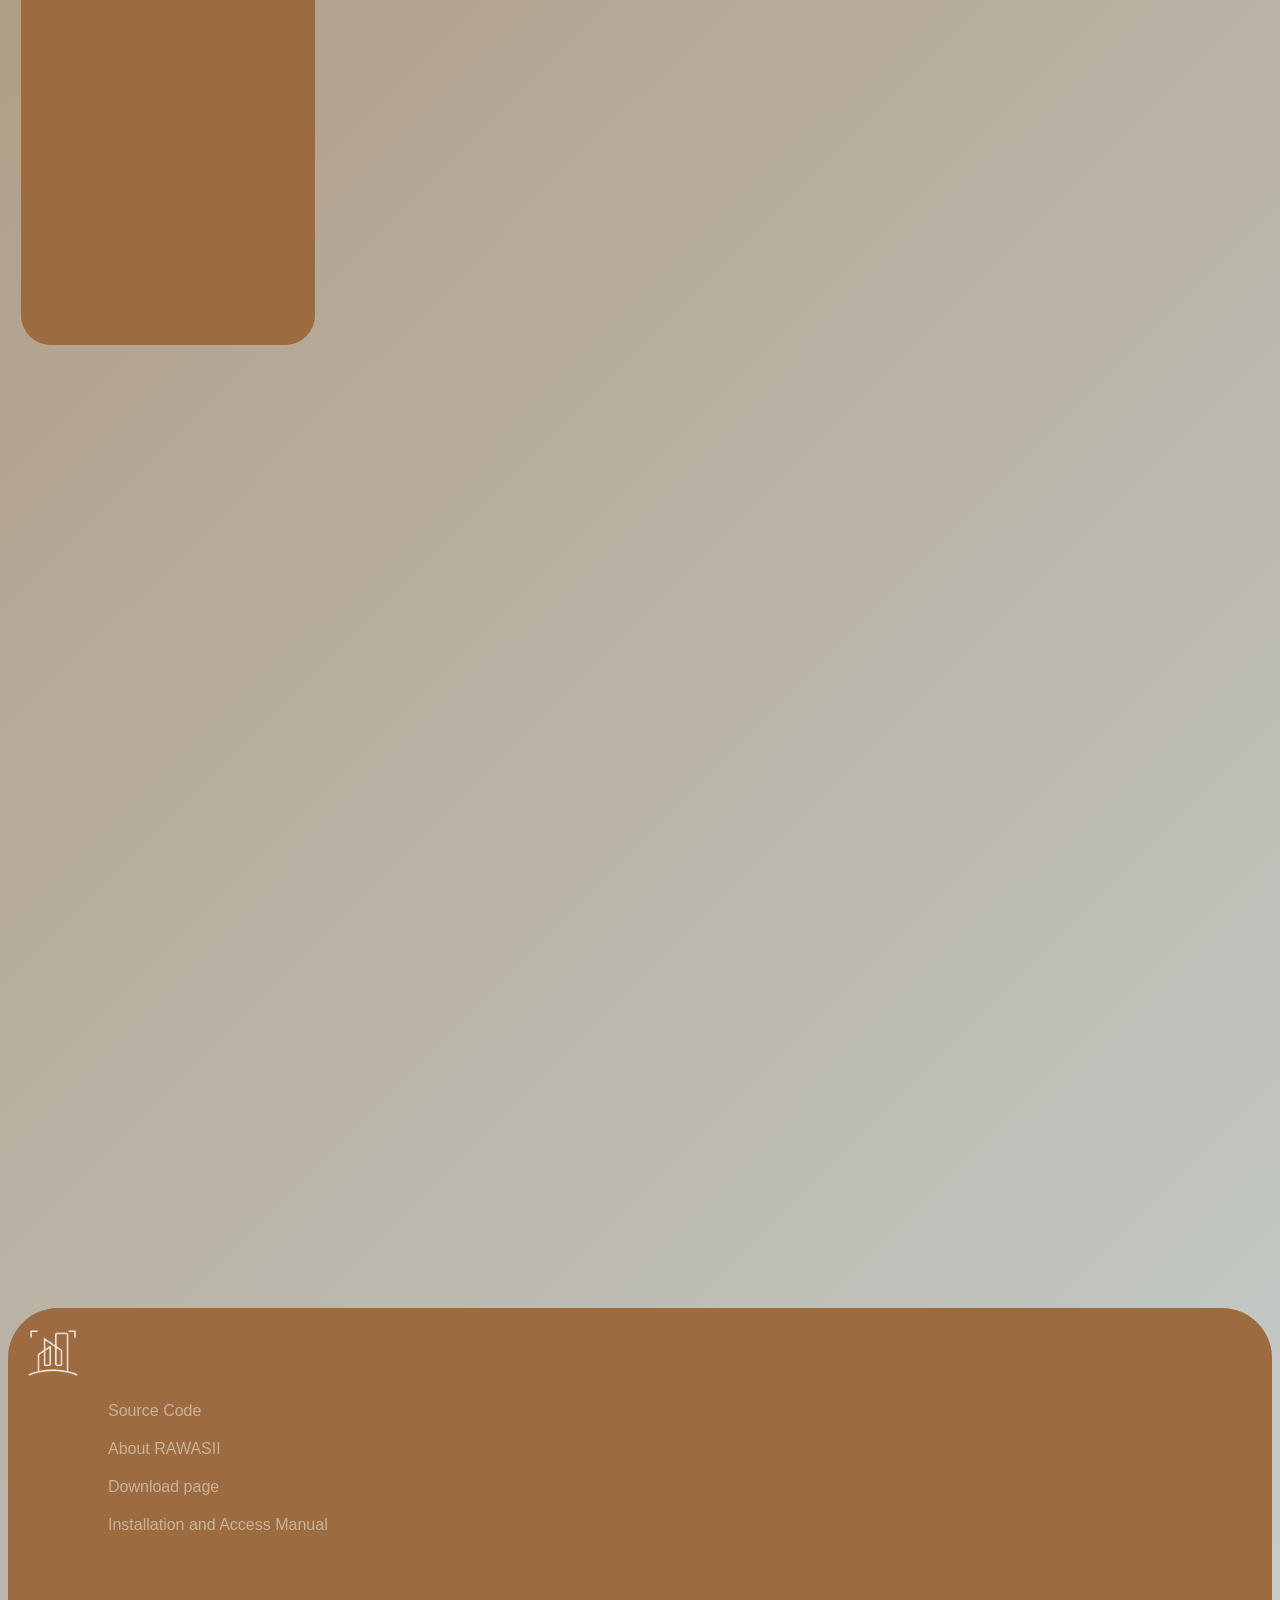
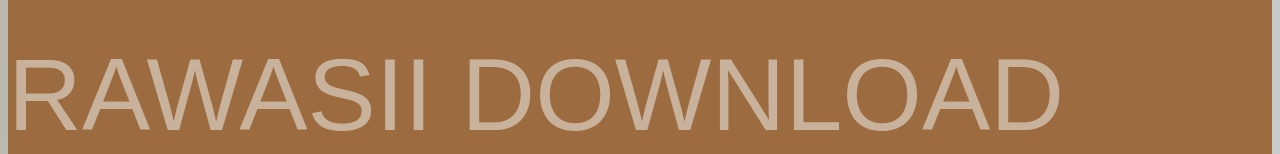
==== commit 2849091e: "commit" ====
--- a/index.html
+++ b/index.html
@@ -7,7 +7,7 @@
     <link rel="stylesheet" href="project.css">
     <link rel="stylesheet" href="https://cdnjs.cloudflare.com/ajax/libs/font-awesome/6.5.0/css/all.min.css">
     <link rel="stylesheet" href="https://unpkg.com/aos@2.3.1/dist/aos.css" />
-    <meta name="viewport" content="width=device-width, initial-scale=1.0">
+    
    
 </head>
 <body>
@@ -62,8 +62,8 @@
             <p class="p6" data-aos="fade-left" data-aos-duration="500">for mobile</p>
             <p class="description">Experience Rawassi on the go. Discover Algerian architectural heritage anytime, anywhere.</p>
             
-            <a class="button2" href="app_arm64_v8a_release_1.apk" download=""><button><i class="fa-brands fa-google-play"></i> Google Play</button></a>
-            <a class="button2"><button onclick="showMessage2('iOS')"><i class="fa-brands fa-apple"></i> App Store</button></a>
+            <a class="button2" href="app_arm64_v8a_release_1.apk" download=""><button><i class="fa-brands fa-android"></i> Android</button></a>
+            <a class="button2"><button onclick="showMessage2('iOS')"><i class="fa-brands fa-apple"></i> iOS</button></a>
            <p id="msg2"></p>
         </div>
         
